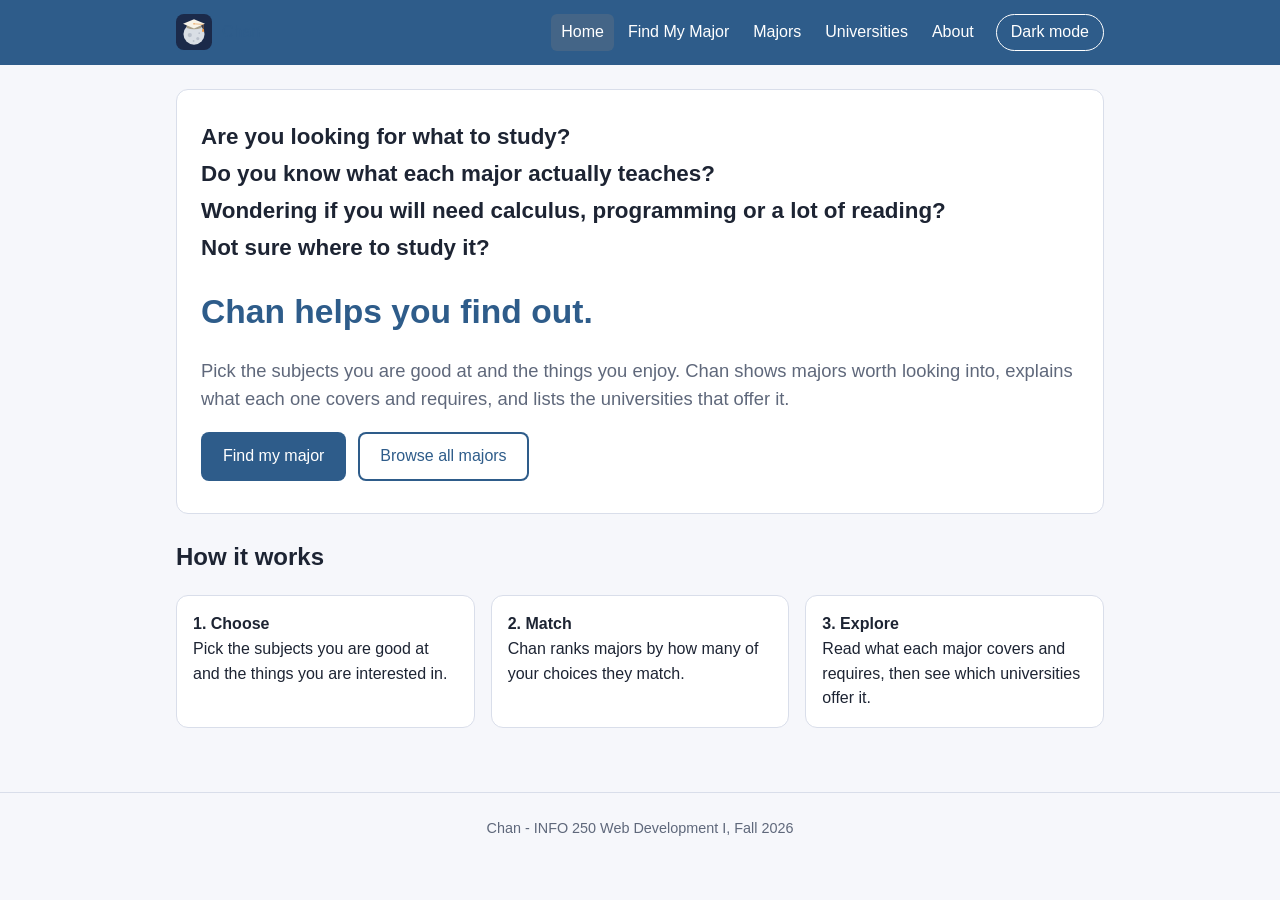
==== index.html @ 480f27b9 "Move site files to repo root" ====
<!DOCTYPE html>
<html lang="en">
<head>
  <meta charset="UTF-8">
  <meta name="viewport" content="width=device-width, initial-scale=1">
  <title>Chan</title>
  <link rel="stylesheet" href="css/style.css">
</head>
<body data-page="home">
  <header class="site-header">
    <div class="inner">
      <a class="logo" href="index.html">
        <img src="images/chan-logo.svg" alt="Chan logo" width="36" height="36">
        Chan
      </a>
      <nav aria-label="Main">
        <a href="index.html" aria-current="page">Home</a>
        <a href="find.html">Find My Major</a>
        <a href="majors.html">Majors</a>
        <a href="universities.html">Universities</a>
        <a href="about.html">About</a>
        <button type="button" id="theme-toggle" class="theme-toggle" aria-label="Switch between light and dark mode">Dark mode</button>
      </nav>
    </div>
  </header>

  <main>
    <section class="hero">
      <ul class="questions">
        <li>Are you looking for what to study?</li>
        <li>Do you know what each major actually teaches?</li>
        <li>Wondering if you will need calculus, programming or a lot of reading?</li>
        <li>Not sure where to study it?</li>
      </ul>
      <h1>Chan helps you find out.</h1>
      <p class="lead">Pick the subjects you are good at and the things you enjoy. Chan shows majors worth looking into, explains what each one covers and requires, and lists the universities that offer it.</p>
      <div class="hero-actions">
        <a class="button" href="find.html">Find my major</a>
        <a class="button button-secondary" href="majors.html">Browse all majors</a>
      </div>
    </section>

    <h2>How it works</h2>
    <ol class="steps">
      <li><strong>1. Choose</strong><br>Pick the subjects you are good at and the things you are interested in.</li>
      <li><strong>2. Match</strong><br>Chan ranks majors by how many of your choices they match.</li>
      <li><strong>3. Explore</strong><br>Read what each major covers and requires, then see which universities offer it.</li>
    </ol>
  </main>

  <footer>Chan - INFO 250 Web Development I, Fall 2026</footer>

  <script src="js/app.js"></script>
</body>
</html>
---- css/style.css ----
:root {
  --bg: #f6f7fb;
  --card: #ffffff;
  --ink: #1d2433;
  --muted: #5f687b;
  --accent: #2e5c8a;
  --accent-ink: #ffffff;
  --accent-hover: #244a70;
  --accent-soft: #e4edf7;
  --gold-soft: #fdf0d9;
  --gold-ink: #7a4f00;
  --line: #d9deea;
  --warn: #b3261e;
  --warn-soft: #fdecea;
  --warn-line: #f5c2be;
  --focus: #f0b429;
}

@media (prefers-color-scheme: dark) {
  :root:not([data-theme="light"]) {
    --bg: #12161f;
    --card: #1b212d;
    --ink: #e8ebf2;
    --muted: #a3acbe;
    --accent: #6ea4dc;
    --accent-ink: #0c1420;
    --accent-hover: #8bb7e6;
    --accent-soft: #223249;
    --gold-soft: #3a2f16;
    --gold-ink: #f0c36a;
    --line: #2d3647;
    --warn: #ff8a80;
    --warn-soft: #3a1f1d;
    --warn-line: #6b3430;
    --focus: #f0b429;
    color-scheme: dark;
  }
}

:root[data-theme="dark"] {
  --bg: #12161f;
  --card: #1b212d;
  --ink: #e8ebf2;
  --muted: #a3acbe;
  --accent: #6ea4dc;
  --accent-ink: #0c1420;
  --accent-hover: #8bb7e6;
  --accent-soft: #223249;
  --gold-soft: #3a2f16;
  --gold-ink: #f0c36a;
  --line: #2d3647;
  --warn: #ff8a80;
  --warn-soft: #3a1f1d;
  --warn-line: #6b3430;
  --focus: #f0b429;
  color-scheme: dark;
}

* { box-sizing: border-box; }

body {
  margin: 0;
  font-family: "Segoe UI", Roboto, Arial, sans-serif;
  background: var(--bg);
  color: var(--ink);
  line-height: 1.55;
}

a { color: var(--accent); }

/*nav*/
.site-header { background: var(--accent); color: var(--accent-ink); }
.site-header .inner {
  max-width: 960px;
  margin: 0 auto;
  padding-block: 14px;
  padding-left: max(16px, env(safe-area-inset-left, 0px));
  padding-right: max(16px, env(safe-area-inset-right, 0px));
  display: flex;
  flex-wrap: wrap;
  align-items: center;
  justify-content: space-between;
  gap: 8px 24px;
}
.logo { 
  display: inline-flex;
  align-items: center;
  gap: 10px;
}

.logo img { 
  display: block; 
  width: 36px;
  height: 36px;
}
nav { display: flex; flex-wrap: wrap; gap: 4px; }
nav a {
  color: var(--accent-ink);
  text-decoration: none;
  padding: 6px 10px;
  border-radius: 6px;
}
nav a:hover { text-decoration: underline; }
nav a[aria-current="page"] { background: rgba(127, 127, 127, 0.28); }

/*layout*/
main {
  max-width: 960px;
  margin: 0 auto;
  padding-block: 24px 48px;
  padding-left: max(16px, env(safe-area-inset-left, 0px));
  padding-right: max(16px, env(safe-area-inset-right, 0px));
}
h1 { margin-top: 0; }
.lead { font-size: 1.15rem; color: var(--muted); }
.muted { color: var(--muted); }

.hero {
  background: var(--card);
  border: 1px solid var(--line);
  border-radius: 12px;
  padding: 32px 24px;
  margin-bottom: 24px;
}

.button {
  display: inline-block;
  background: var(--accent);
  color: var(--accent-ink);
  border: 0;
  border-radius: 8px;
  padding: 12px 22px;
  font-size: 1rem;
  text-decoration: none;
  cursor: pointer;
}
.button:hover { background: var(--accent-hover); }
.button:focus-visible { outline: 3px solid var(--focus); outline-offset: 2px; }

.steps {
  display: grid;
  grid-template-columns: repeat(auto-fit, minmax(220px, 1fr));
  gap: 16px;
  padding: 0;
  list-style: none;
}
.steps li {
  background: var(--card);
  border: 1px solid var(--line);
  border-radius: 12px;
  padding: 16px;
}

/*form chips*/
fieldset {
  border: 1px solid var(--line);
  border-radius: 12px;
  background: var(--card);
  padding: 16px;
  margin: 0 0 20px;
  min-width: 0;
}
legend { font-weight: 700; padding: 0 8px; }
.chip-group { display: flex; flex-wrap: wrap; gap: 8px; }
.chip { position: relative; }
.chip input { position: absolute; opacity: 0; }
.chip span {
  display: inline-block;
  padding: 8px 14px;
  border: 1px solid var(--line);
  border-radius: 999px;
  cursor: pointer;
  background: var(--card);
}
.chip input:checked + span {
  background: var(--accent);
  border-color: var(--accent);
  color: var(--accent-ink);
}
.chip input:focus-visible + span { outline: 3px solid var(--focus); outline-offset: 2px; }

.error {
  color: var(--warn);
  background: var(--warn-soft);
  border: 1px solid var(--warn-line);
  padding: 10px 14px;
  border-radius: 8px;
  margin-bottom: 16px;
}

/*cards*/
.card {
  background: var(--card);
  border: 1px solid var(--line);
  border-radius: 12px;
  padding: 18px 20px;
  margin-bottom: 16px;
}
.card h3 { margin: 0 0 4px; }
.card h4 { margin: 12px 0 4px; }
.score { color: var(--accent); font-weight: 600; margin: 0 0 8px; }
.tag {
  display: inline-block;
  background: var(--accent-soft);
  color: var(--accent);
  border-radius: 999px;
  padding: 2px 10px;
  font-size: 0.9rem;
}
.tag-interest { background: var(--gold-soft); color: var(--gold-ink); }
.uni-list { margin: 0; padding-left: 20px; }

/* filters */
.filters { display: flex; flex-wrap: wrap; gap: 12px; margin-bottom: 20px; }
.filters label { min-width: 0; }
.filters input, .filters select {
  padding: 10px 12px;
  border: 1px solid var(--line);
  border-radius: 8px;
  font-size: 1rem;
  min-width: 220px;
  background: var(--card);
  color: var(--ink);
}

.notice {
  background: var(--accent-soft);
  border-left: 4px solid var(--accent);
  padding: 12px 16px;
  border-radius: 6px;
  margin: 16px 0;
}

footer {
  text-align: center;
  color: var(--muted);
  padding: 24px 16px;
  border-top: 1px solid var(--line);
  font-size: 0.9rem;
}

@media (max-width: 600px) {
  .hero { padding: 20px 16px; }
  .filters input, .filters select { width: 100%; min-width: 0; }
  .filters label { flex: 1 1 100%; }
}

/* ---------- home intro ---------- */
.kicker {
  margin: 0 0 12px;
  color: var(--accent);
  font-weight: 600;
  font-size: 0.85rem;
  letter-spacing: 0.06em;
  text-transform: uppercase;
}
.questions { list-style: none; margin: 0 0 24px; padding: 0; display: grid; gap: 8px; }
.questions li { font-size: 1.4rem; font-weight: 600; line-height: 1.3; text-wrap: balance; }
.hero h1 { font-size: 2.1rem; margin: 0 0 8px; color: var(--accent); }
.hero-actions { display: flex; flex-wrap: wrap; gap: 12px; margin-top: 16px; }
.button-secondary {
  background: transparent;
  color: var(--accent);
  box-shadow: inset 0 0 0 2px var(--accent);
}
.button-secondary:hover { background: var(--accent-soft); }

/* ---------- theme toggle ---------- */
.theme-toggle {
  background: transparent;
  color: var(--accent-ink);
  border: 1px solid currentColor;
  border-radius: 999px;
  padding: 5px 14px;
  font: inherit;
  cursor: pointer;
  margin-left: 8px;
}
.theme-toggle:hover { background: rgba(127, 127, 127, 0.28); }
.theme-toggle:focus-visible { outline: 3px solid var(--focus); outline-offset: 2px; }

/* ---------- major overview (expandable) ---------- */
.major {
  background: var(--card);
  border: 1px solid var(--line);
  border-radius: 12px;
  margin-bottom: 12px;
}
.major summary {
  cursor: pointer;
  list-style: none;
  padding: 16px 18px;
  display: flex;
  flex-wrap: wrap;
  align-items: center;
  gap: 8px 16px;
}
.major summary::-webkit-details-marker { display: none; }
.major summary::after {
  content: "+";
  font-size: 1.5rem;
  line-height: 1;
  color: var(--accent);
}
.major[open] summary::after { content: "\2013"; }
.major summary:focus-visible { outline: 3px solid var(--focus); outline-offset: 2px; border-radius: 12px; }
.major-head { display: flex; flex-direction: column; flex: 1 1 240px; min-width: 0; }
.major-name { font-size: 1.15rem; font-weight: 700; }
.major-body { padding: 4px 18px 18px; border-top: 1px solid var(--line); }
.major-body h4 { margin: 18px 0 4px; }
.major-body ul { margin: 4px 0; padding-left: 20px; }
.major-body li { margin: 4px 0; }
.card-links { display: flex; flex-wrap: wrap; gap: 8px 20px; }
a.tag { text-decoration: none; }
a.tag:hover { text-decoration: underline; }

@media (max-width: 600px) {
  .questions li { font-size: 1.2rem; }
  .hero h1 { font-size: 1.7rem; }
  nav .theme-toggle { margin-left: 0; }
}

.aupp-box {
  background: var(--accent-soft);
  border-radius: 8px;
  padding: 4px 16px 12px;
  margin: 16px 0 8px;
}
.aupp-box h4 { margin: 12px 0 4px; }
.aupp-box p { margin: 4px 0; }
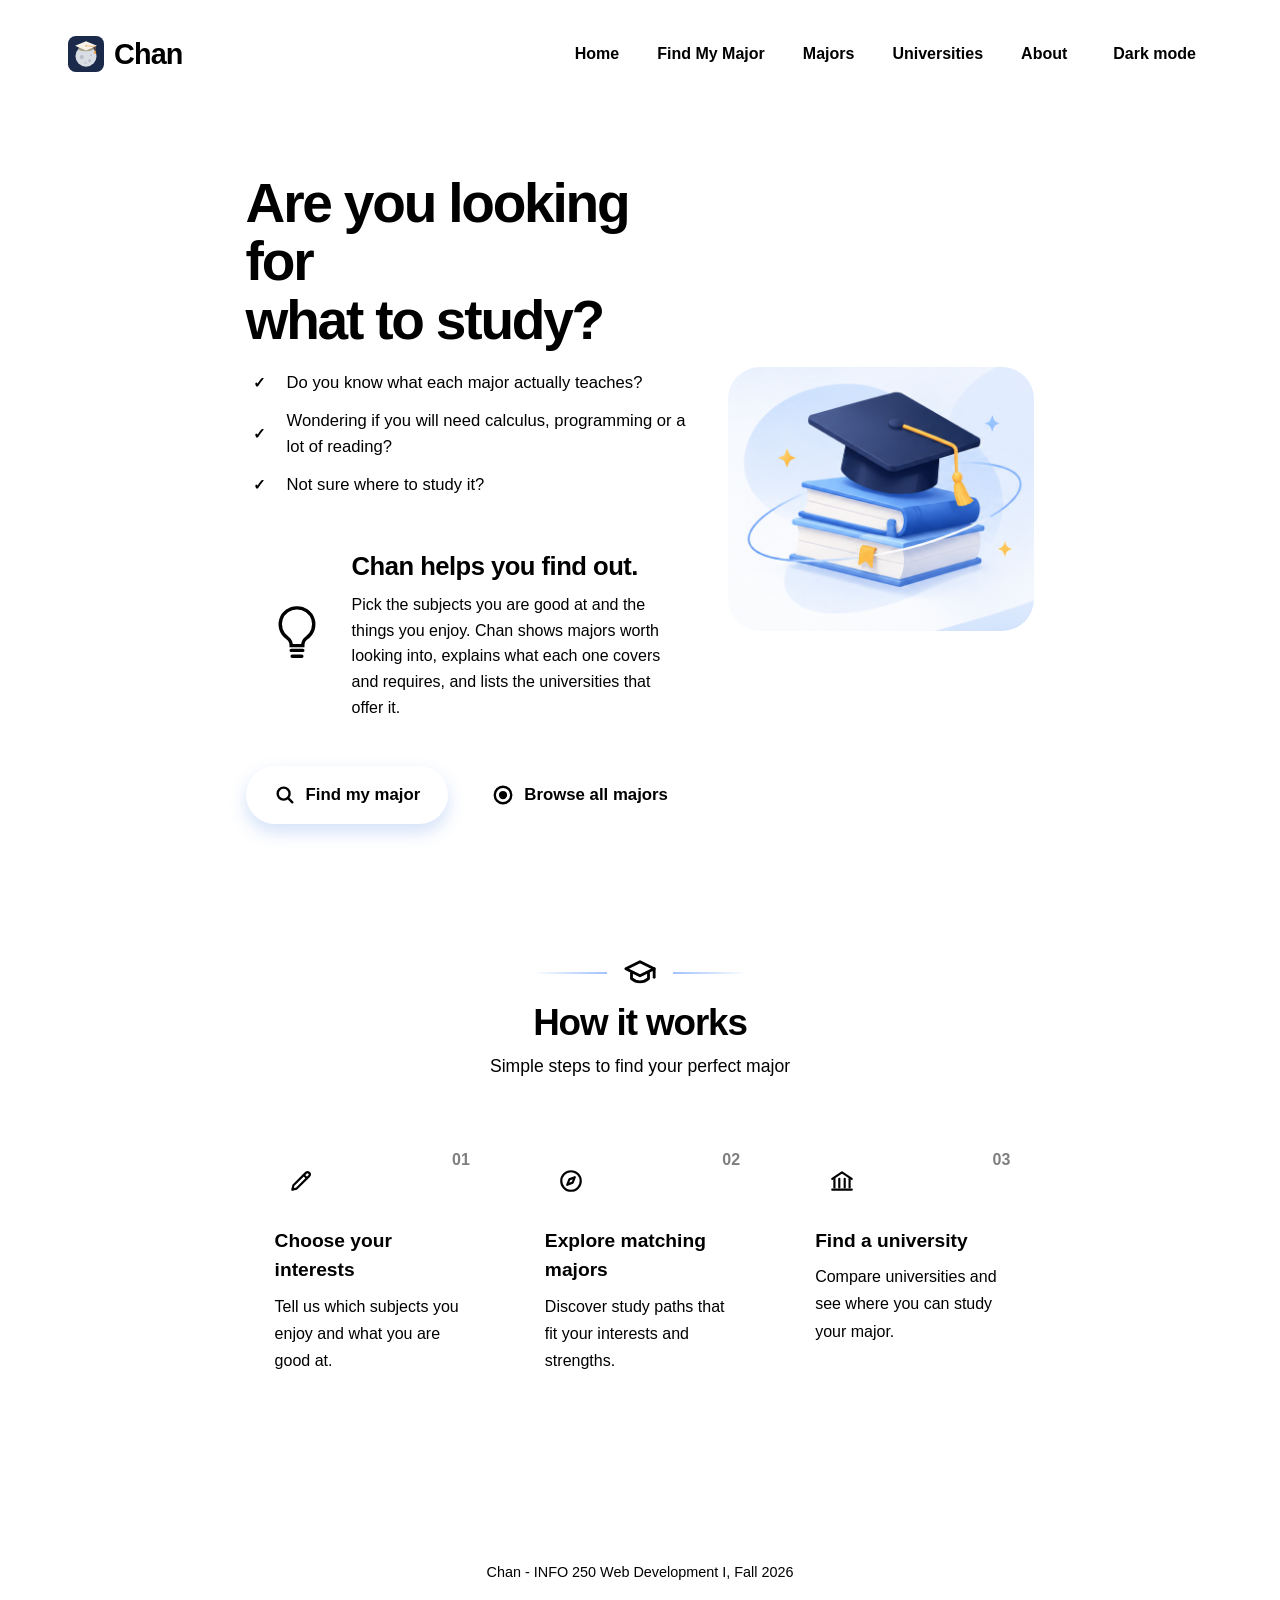
==== commit f94dcbea: "Redesign home page" ====
--- a/index.html
+++ b/index.html
@@ -25,27 +25,75 @@
   </header>
 
   <main>
-    <section class="hero">
-      <ul class="questions">
-        <li>Are you looking for what to study?</li>
-        <li>Do you know what each major actually teaches?</li>
-        <li>Wondering if you will need calculus, programming or a lot of reading?</li>
-        <li>Not sure where to study it?</li>
-      </ul>
-      <h1>Chan helps you find out.</h1>
-      <p class="lead">Pick the subjects you are good at and the things you enjoy. Chan shows majors worth looking into, explains what each one covers and requires, and lists the universities that offer it.</p>
-      <div class="hero-actions">
-        <a class="button" href="find.html">Find my major</a>
-        <a class="button button-secondary" href="majors.html">Browse all majors</a>
+      <main class="home-main">
+    <section class="home-hero">
+      <div class="home-hero-inner">
+        <div class="home-copy">
+          <h1>Are you looking for<br> <span>what to study?</span></h1>
+
+          <ul class="check-list">
+            <li><span class="check">✓</span><span>Do you know what each major actually teaches?</span></li>
+            <li><span class="check">✓</span><span>Wondering if you will need calculus, programming or a lot of reading?</span></li>
+            <li><span class="check">✓</span><span>Not sure where to study it?</span></li>
+          </ul>
+
+          <div class="intro-card">
+            <div class="bulb" aria-hidden="true">
+              <svg viewBox="0 0 48 60"><path d="M24 4a17 17 0 0 0-10 31c3 2 4 5 4 8h12c0-3 1-6 4-8A17 17 0 0 0 24 4Z" fill="none" stroke="currentColor" stroke-width="3.5" stroke-linecap="round"/><path d="M18 48h12M19 54h10" stroke="currentColor" stroke-width="3.5" stroke-linecap="round"/></svg>
+            </div>
+            <div>
+              <h2>Chan helps you find out.</h2>
+              <p>Pick the subjects you are good at and the things you enjoy. Chan shows majors worth looking into, explains what each one covers and requires, and lists the universities that offer it.</p>
+            </div>
+          </div>
+
+          <div class="home-actions">
+            <a class="button" href="find.html">
+              <svg width="22" height="22" viewBox="0 0 24 24" fill="none" stroke="currentColor" stroke-width="2.6" stroke-linecap="round" aria-hidden="true"><circle cx="10.5" cy="10.5" r="6.5"/><path d="m20 20-4.8-4.8"/></svg>
+              Find my major
+            </a>
+            <a class="button button-secondary" href="majors.html">
+              <svg width="22" height="22" viewBox="0 0 24 24" fill="none" stroke="currentColor" stroke-width="2.6" aria-hidden="true"><circle cx="12" cy="12" r="9"/><circle cx="12" cy="12" r="3.2" fill="currentColor"/></svg>
+              Browse all majors
+            </a>
+          </div>
+        </div>
+
+        <div class="home-art">
+          <div class="home-orbit"></div>
+          <img src="images/graduation-illustration.png" alt="A graduation cap resting on a stack of books">
+        </div>
+      </div>
+      <div class="home-wave home-wave-back"></div>
+      <div class="home-wave home-wave-front"></div>
+    </section>
+
+    <section class="how">
+      <div class="how-kicker"><span></span><i class="how-cap"><svg viewBox="0 0 24 24" fill="none" stroke="currentColor" stroke-width="2" stroke-linecap="round" stroke-linejoin="round" aria-hidden="true"><path d="M2 9l10-5 10 5-10 5L2 9Z"/><path d="M6 11.5V16c3.5 3 8.5 3 12 0v-4.5"/><path d="M22 9v6"/></svg></i><span></span></div>
+      <h2>How it works</h2>
+      <p class="how-sub">Simple steps to find your perfect major</p>
+      <div class="how-steps">
+        <article class="how-card">
+          <div class="how-num">01</div>
+          <div class="how-icon"><svg viewBox="0 0 24 24" fill="none" stroke="currentColor" stroke-width="2" stroke-linecap="round" stroke-linejoin="round" aria-hidden="true"><path d="M4 20l1-4L16.5 4.5a2.1 2.1 0 0 1 3 3L8 19l-4 1Z"/><path d="M14.5 6.5l3 3"/></svg></div>
+          <h3>Choose your interests</h3>
+          <p>Tell us which subjects you enjoy and what you are good at.</p>
+        </article>
+        <article class="how-card">
+          <div class="how-num">02</div>
+          <div class="how-icon"><svg viewBox="0 0 24 24" fill="none" stroke="currentColor" stroke-width="2" stroke-linecap="round" stroke-linejoin="round" aria-hidden="true"><circle cx="12" cy="12" r="9"/><path d="m15.5 8.5-2 5-5 2 2-5 5-2Z"/></svg></div>
+          <h3>Explore matching majors</h3>
+          <p>Discover study paths that fit your interests and strengths.</p>
+        </article>
+        <article class="how-card">
+          <div class="how-num">03</div>
+          <div class="how-icon"><svg viewBox="0 0 24 24" fill="none" stroke="currentColor" stroke-width="2" stroke-linecap="round" stroke-linejoin="round" aria-hidden="true"><path d="M3 10 12 4l9 6"/><path d="M5 10v8M9.5 10v8M14.5 10v8M19 10v8"/><path d="M3 20h18"/></svg></div>
+          <h3>Find a university</h3>
+          <p>Compare universities and see where you can study your major.</p>
+        </article>
       </div>
     </section>
-
-    <h2>How it works</h2>
-    <ol class="steps">
-      <li><strong>1. Choose</strong><br>Pick the subjects you are good at and the things you are interested in.</li>
-      <li><strong>2. Match</strong><br>Chan ranks majors by how many of your choices they match.</li>
-      <li><strong>3. Explore</strong><br>Read what each major covers and requires, then see which universities offer it.</li>
-    </ol>
+  </main>
   </main>
 
   <footer>Chan - INFO 250 Web Development I, Fall 2026</footer>
--- a/css/style.css
+++ b/css/style.css
@@ -1,66 +1,100 @@
+import url("https://fonts.googleapis.com/css2?family=DM+Sans:wght@400;500;600;700;800&display=swap");
 :root {
-  --bg: #f6f7fb;
+  --bg: #f8fbff;
   --card: #ffffff;
-  --ink: #1d2433;
-  --muted: #5f687b;
-  --accent: #2e5c8a;
+  --ink: #10234d;
+  --muted: #53668d;
+  --accent: #2468df;
   --accent-ink: #ffffff;
-  --accent-hover: #244a70;
-  --accent-soft: #e4edf7;
+  --accent-hover: #1854bd;
+  --accent-soft: #eaf2ff;
   --gold-soft: #fdf0d9;
   --gold-ink: #7a4f00;
-  --line: #d9deea;
+  --line: #dce7fb;
   --warn: #b3261e;
   --warn-soft: #fdecea;
   --warn-line: #f5c2be;
   --focus: #f0b429;
+
+  --nav-bg: rgba(255, 255, 255, 0.88);
+  --panel: rgba(220, 234, 255, 0.82);
+  --section-bg: #fbfdff;
+  --footer-bg: #eaf2ff;
+  --orbit: rgba(196, 219, 255, 0.55);
+  --wave-back: rgba(201, 222, 255, 0.65);
+  --shadow: 0 18px 55px rgba(48, 99, 180, 0.1);
+  --hero-bg:
+    radial-gradient(ellipse at 78% 34%, rgba(193, 216, 255, 0.7) 0, rgba(219, 233, 255, 0.34) 26%, transparent 49%),
+    radial-gradient(ellipse at 9% 88%, rgba(184, 211, 255, 0.66) 0, transparent 34%),
+    linear-gradient(115deg, #f7faff 0%, #ffffff 48%, #eef5ff 100%);
 }
 
 @media (prefers-color-scheme: dark) {
   :root:not([data-theme="light"]) {
-    --bg: #12161f;
-    --card: #1b212d;
-    --ink: #e8ebf2;
-    --muted: #a3acbe;
-    --accent: #6ea4dc;
-    --accent-ink: #0c1420;
-    --accent-hover: #8bb7e6;
-    --accent-soft: #223249;
+    --bg: #0e1830;
+    --card: #172542;
+    --ink: #edf3ff;
+    --muted: #b3c3df;
+    --accent: #6aa5ff;
+    --accent-ink: #0b1426;
+    --accent-hover: #8bbaff;
+    --accent-soft: #1c345a;
     --gold-soft: #3a2f16;
     --gold-ink: #f0c36a;
-    --line: #2d3647;
+    --line: #2a4168;
     --warn: #ff8a80;
     --warn-soft: #3a1f1d;
     --warn-line: #6b3430;
     --focus: #f0b429;
+    --nav-bg: rgba(19, 34, 62, 0.91);
+    --panel: #1c345a;
+    --section-bg: #101d37;
+    --footer-bg: #0b1529;
+    --orbit: rgba(38, 75, 137, 0.5);
+    --wave-back: rgba(38, 75, 137, 0.45);
+    --shadow: 0 18px 55px rgba(0, 0, 0, 0.35);
+    --hero-bg:
+      radial-gradient(ellipse at 78% 34%, rgba(38, 75, 137, 0.55), transparent 48%),
+      linear-gradient(115deg, #101d37, #142544);
     color-scheme: dark;
   }
 }
 
 :root[data-theme="dark"] {
-  --bg: #12161f;
-  --card: #1b212d;
-  --ink: #e8ebf2;
-  --muted: #a3acbe;
-  --accent: #6ea4dc;
-  --accent-ink: #0c1420;
-  --accent-hover: #8bb7e6;
-  --accent-soft: #223249;
+  --bg: #0e1830;
+  --card: #172542;
+  --ink: #edf3ff;
+  --muted: #b3c3df;
+  --accent: #6aa5ff;
+  --accent-ink: #0b1426;
+  --accent-hover: #8bbaff;
+  --accent-soft: #1c345a;
   --gold-soft: #3a2f16;
   --gold-ink: #f0c36a;
-  --line: #2d3647;
+  --line: #2a4168;
   --warn: #ff8a80;
   --warn-soft: #3a1f1d;
   --warn-line: #6b3430;
   --focus: #f0b429;
+  --nav-bg: rgba(19, 34, 62, 0.91);
+  --panel: #1c345a;
+  --section-bg: #101d37;
+  --footer-bg: #0b1529;
+  --orbit: rgba(38, 75, 137, 0.5);
+  --wave-back: rgba(38, 75, 137, 0.45);
+  --shadow: 0 18px 55px rgba(0, 0, 0, 0.35);
+  --hero-bg:
+    radial-gradient(ellipse at 78% 34%, rgba(38, 75, 137, 0.55), transparent 48%),
+    linear-gradient(115deg, #101d37, #142544);
   color-scheme: dark;
 }
+
 
 * { box-sizing: border-box; }
 
 body {
   margin: 0;
-  font-family: "Segoe UI", Roboto, Arial, sans-serif;
+  font-family: "DM Sans", "Segoe UI", Roboto, Arial, sans-serif;  
   background: var(--bg);
   color: var(--ink);
   line-height: 1.55;
@@ -69,39 +103,68 @@
 a { color: var(--accent); }
 
 /*nav*/
-.site-header { background: var(--accent); color: var(--accent-ink); }
-.site-header .inner {
-  max-width: 960px;
-  margin: 0 auto;
-  padding-block: 14px;
+.site-header {
+  position: relative;
+  z-index: 20;
+  padding-top: 18px;
   padding-left: max(16px, env(safe-area-inset-left, 0px));
   padding-right: max(16px, env(safe-area-inset-right, 0px));
+}
+.site-header .inner {
+  max-width: 1200px;
+  margin: 0 auto;
+  padding: 14px 28px;
   display: flex;
   flex-wrap: wrap;
   align-items: center;
   justify-content: space-between;
   gap: 8px 24px;
-}
-.logo { 
+  background: var(--nav-bg);
+  border: 1px solid var(--line);
+  border-radius: 27px;
+  box-shadow: var(--shadow);
+  backdrop-filter: blur(16px);
+}
+.logo {
   display: inline-flex;
   align-items: center;
   gap: 10px;
-}
-
-.logo img { 
-  display: block; 
-  width: 36px;
-  height: 36px;
-}
-nav { display: flex; flex-wrap: wrap; gap: 4px; }
+  font-size: 1.8rem;
+  font-weight: 800;
+  letter-spacing: -0.03em;
+  color: var(--ink);
+  text-decoration: none;
+}
+nav { display: flex; flex-wrap: wrap; align-items: center; gap: 6px; }
 nav a {
+  color: var(--ink);
+  text-decoration: none;
+  font-weight: 600;
+  padding: 10px 16px;
+  border-radius: 999px;
+  transition: background 0.2s, color 0.2s;
+}
+nav a:hover { color: var(--accent); background: var(--accent-soft); }
+nav a[aria-current="page"] {
   color: var(--accent-ink);
-  text-decoration: none;
-  padding: 6px 10px;
-  border-radius: 6px;
-}
-nav a:hover { text-decoration: underline; }
-nav a[aria-current="page"] { background: rgba(127, 127, 127, 0.28); }
+  background: linear-gradient(135deg, var(--accent-hover), var(--accent));
+}
+.site-header .theme-toggle {
+  color: var(--ink);
+  border: 2px solid var(--line);
+  padding: 8px 16px;
+  font-weight: 600;
+  margin-left: 8px;
+}
+.site-header .theme-toggle:hover { background: var(--accent-soft); }
+
+@media (max-width: 760px) {
+  .site-header { padding-top: 10px; }
+  .site-header .inner { padding: 12px 16px; border-radius: 20px; }
+  .logo { font-size: 1.5rem; }
+  nav a { padding: 8px 12px; font-size: 0.95rem; }
+  .site-header .theme-toggle { margin-left: 0; }
+}
 
 /*layout*/
 main {
@@ -327,4 +390,207 @@
   margin: 16px 0 8px;
 }
 .aupp-box h4 { margin: 12px 0 4px; }
-.aupp-box p { margin: 4px 0; }+.aupp-box p { margin: 4px 0; }
+
+body[data-page="home"] .site-header {
+  position: absolute;
+  top: 0;
+  left: 0;
+  right: 0;
+}
+main.home-main { max-width: none; padding: 0; }
+
+/* ---------- hero ---------- */
+.home-hero {
+  position: relative;
+  overflow: hidden;
+  padding: 150px 7.5% 110px;
+  background: var(--hero-bg);
+}
+.home-hero-inner {
+  position: relative;
+  z-index: 2;
+  max-width: 1320px;
+  margin: 0 auto;
+  display: grid;
+  grid-template-columns: 1.2fr 0.8fr;
+  align-items: center;
+  gap: 24px;
+}
+.home-eyebrow {
+  display: inline-flex;
+  align-items: center;
+  gap: 10px;
+  padding: 8px 18px;
+  margin-bottom: 20px;
+  border-radius: 999px;
+  background: var(--accent-soft);
+  color: var(--accent);
+  font-weight: 700;
+}
+.home-eyebrow .sparkle { color: #f0b84b; font-size: 1.3rem; }
+.home-hero h1 {
+  margin: 0 0 20px;
+  font-size: clamp(2.6rem, 4.3vw, 4.5rem);
+  line-height: 1.06;
+  letter-spacing: -0.04em;
+  font-weight: 800;
+  color: var(--ink);
+}
+.home-hero h1 span { color: var(--accent); }
+
+.check-list { list-style: none; margin: 0 0 26px; padding: 0; display: grid; gap: 12px; }
+.check-list li {
+  display: flex;
+  align-items: center;
+  gap: 14px;
+  font-size: clamp(1rem, 1.3vw, 1.25rem);
+  font-weight: 500;
+}
+.check {
+  flex: 0 0 27px;
+  height: 27px;
+  border-radius: 50%;
+  display: grid;
+  place-items: center;
+  background: linear-gradient(135deg, var(--accent), var(--accent-hover));
+  color: var(--accent-ink);
+  font-size: 0.95rem;
+  font-weight: 800;
+}
+
+.intro-card {
+  max-width: 850px;
+  display: grid;
+  grid-template-columns: 62px 1fr;
+  gap: 17px;
+  align-items: center;
+  padding: 22px 27px;
+  border-radius: 25px;
+  background: var(--panel);
+}
+.bulb { width: 48px; height: 58px; color: var(--accent); }
+.bulb svg { width: 100%; height: 100%; }
+.intro-card h2 {
+  margin: 0 0 6px;
+  color: var(--accent);
+  font-size: clamp(1.4rem, 2vw, 1.9rem);
+  letter-spacing: -0.02em;
+}
+.intro-card p { margin: 0; color: var(--muted); line-height: 1.6; }
+
+.home-actions { display: flex; flex-wrap: wrap; gap: 16px; margin-top: 24px; }
+.home-actions .button {
+  display: inline-flex;
+  align-items: center;
+  gap: 10px;
+  min-height: 58px;
+  padding: 0 28px;
+  border-radius: 999px;
+  font-size: 1.05rem;
+  font-weight: 700;
+  background: linear-gradient(110deg, var(--accent-hover), var(--accent));
+  box-shadow: 0 8px 18px rgba(37, 103, 220, 0.2);
+  transition: transform 0.2s, box-shadow 0.2s;
+}
+.home-actions .button-secondary {
+  background: var(--card);
+  color: var(--accent);
+  box-shadow: inset 0 0 0 2px var(--accent);
+}
+.home-actions .button:hover { transform: translateY(-3px); box-shadow: 0 12px 24px rgba(37, 103, 220, 0.25); }
+.home-actions .button-secondary:hover { background: var(--accent-soft); box-shadow: inset 0 0 0 2px var(--accent); }
+
+/* illustration */
+.home-art { position: relative; display: flex; align-items: center; justify-content: center; min-width: 0; }
+.home-orbit {
+  position: absolute;
+  width: 90%;
+  aspect-ratio: 1;
+  border-radius: 50%;
+  background: radial-gradient(circle, var(--orbit), transparent 68%);
+}
+.home-art img {
+  position: relative;
+  z-index: 1;
+  display: block;
+  width: min(100%, 560px);
+  height: auto;
+  border-radius: 32px;
+  mix-blend-mode: multiply;
+}
+:root[data-theme="dark"] .home-art img { mix-blend-mode: normal; opacity: 0.92; }
+@media (prefers-color-scheme: dark) {
+  :root:not([data-theme="light"]) .home-art img { mix-blend-mode: normal; opacity: 0.92; }
+}
+
+/* soft waves at the bottom of the hero */
+.home-wave {
+  position: absolute;
+  left: -5%;
+  width: 110%;
+  height: 100px;
+  border-radius: 50% 50% 0 0 / 55% 55% 0 0;
+  pointer-events: none;
+}
+.home-wave-back { bottom: -45px; background: var(--wave-back); transform: rotate(-3deg); }
+.home-wave-front { bottom: -76px; background: var(--section-bg); transform: rotate(1.5deg); }
+
+/* ---------- how it works ---------- */
+.how { position: relative; z-index: 3; padding: 22px 7.5% 85px; text-align: center; background: var(--section-bg); }
+.how-kicker { display: flex; align-items: center; justify-content: center; gap: 16px; font-size: 1.9rem; }
+.how-kicker span { width: 75px; height: 2px; background: linear-gradient(90deg, transparent, #9fc2ff); }
+.how-kicker span:last-child { transform: rotate(180deg); }
+.how h2 { margin: 4px 0 2px; font-size: 2.3rem; letter-spacing: -0.03em; }
+.how-sub { margin: 0; color: var(--muted); font-size: 1.1rem; }
+.how-steps {
+  max-width: 1120px;
+  margin: 45px auto 0;
+  display: grid;
+  grid-template-columns: repeat(3, 1fr);
+  gap: 22px;
+  text-align: left;
+}
+.how-card {
+  position: relative;
+  padding: 29px;
+  border: 1px solid var(--line);
+  border-radius: 22px;
+  background: var(--card);
+  box-shadow: var(--shadow);
+}
+.how-num { position: absolute; top: 22px; right: 24px; color: var(--muted); opacity: 0.5; font-weight: 800; }
+.how-icon {
+  width: 53px;
+  height: 53px;
+  display: grid;
+  place-items: center;
+  border-radius: 16px;
+  background: var(--accent-soft);
+  font-size: 1.6rem;
+}
+.how-icon { color: var(--accent); }
+.how-icon svg { width: 26px; height: 26px; }
+.how-cap { display: inline-flex; color: var(--accent); }
+.how-cap svg { width: 34px; height: 34px; }
+.how-card h3 { margin: 18px 0 8px; font-size: 1.2rem; }
+.how-card p { margin: 0; color: var(--muted); line-height: 1.7; }
+
+footer { background: var(--footer-bg); border-top: 0; }
+
+/* ---------- home: smaller screens ---------- */
+@media (max-width: 1000px) {
+  body[data-page="home"] .site-header { position: relative; }
+  .home-hero { padding: 40px 6% 90px; }
+  .home-hero-inner { grid-template-columns: 1fr; }
+  .home-art { max-width: 440px; margin: 0 auto; }
+  .how-steps { grid-template-columns: 1fr; }
+}
+@media (max-width: 600px) {
+  .intro-card { grid-template-columns: 44px 1fr; gap: 12px; padding: 18px; border-radius: 19px; }
+  .bulb { width: 40px; height: 50px; }
+  .check-list li { align-items: flex-start; }
+  .home-wave { height: 65px; }
+  .how { padding-bottom: 60px; }
+  .how h2 { font-size: 1.9rem; }
+}
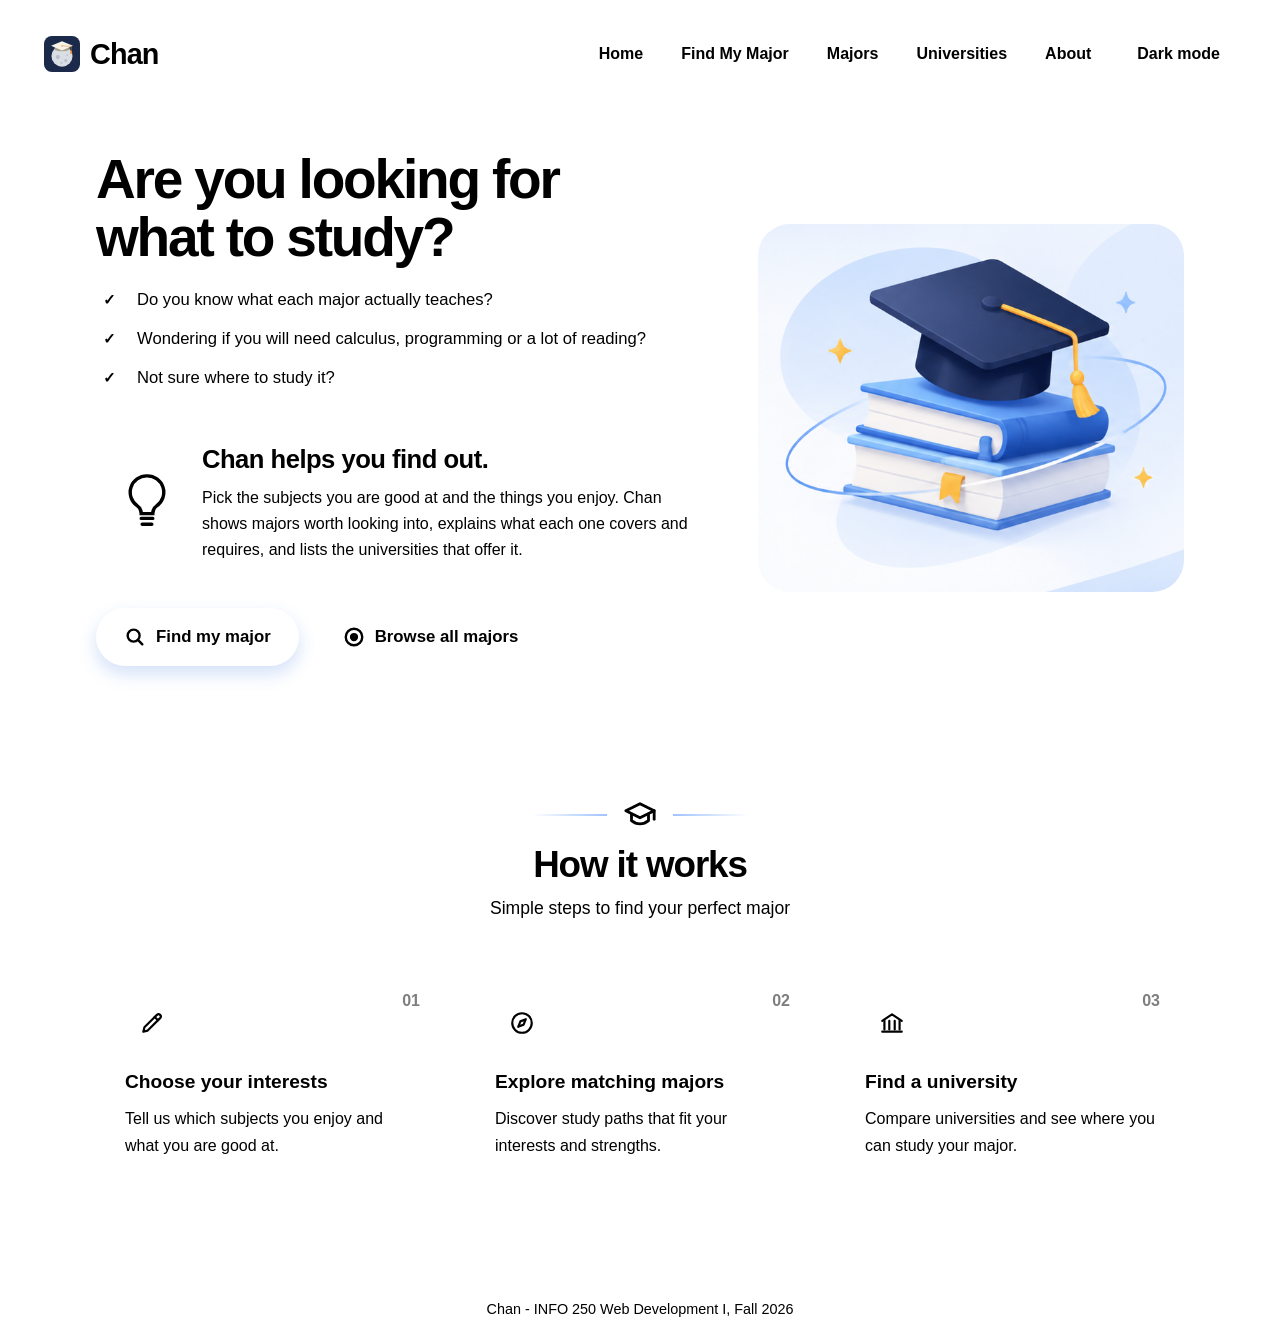
==== commit 08082e50: "Make home page full width" ====
--- a/index.html
+++ b/index.html
@@ -24,8 +24,7 @@
     </div>
   </header>
 
-  <main>
-      <main class="home-main">
+  <main class="home-main">
     <section class="home-hero">
       <div class="home-hero-inner">
         <div class="home-copy">
@@ -94,7 +93,6 @@
       </div>
     </section>
   </main>
-  </main>
 
   <footer>Chan - INFO 250 Web Development I, Fall 2026</footer>
 
--- a/css/style.css
+++ b/css/style.css
@@ -111,7 +111,7 @@
   padding-right: max(16px, env(safe-area-inset-right, 0px));
 }
 .site-header .inner {
-  max-width: 1200px;
+  max-width: 1600px;
   margin: 0 auto;
   padding: 14px 28px;
   display: flex;
@@ -398,7 +398,7 @@
   left: 0;
   right: 0;
 }
-main.home-main { max-width: none; padding: 0; }
+body[data-page="home"] main { max-width: none; margin: 0; padding: 0; }
 
 /* ---------- hero ---------- */
 .home-hero {
@@ -410,7 +410,7 @@
 .home-hero-inner {
   position: relative;
   z-index: 2;
-  max-width: 1320px;
+  max-width: 1600px;
   margin: 0 auto;
   display: grid;
   grid-template-columns: 1.2fr 0.8fr;
@@ -514,7 +514,7 @@
   position: relative;
   z-index: 1;
   display: block;
-  width: min(100%, 560px);
+  width: min(100%, 640px);
   height: auto;
   border-radius: 32px;
   mix-blend-mode: multiply;
